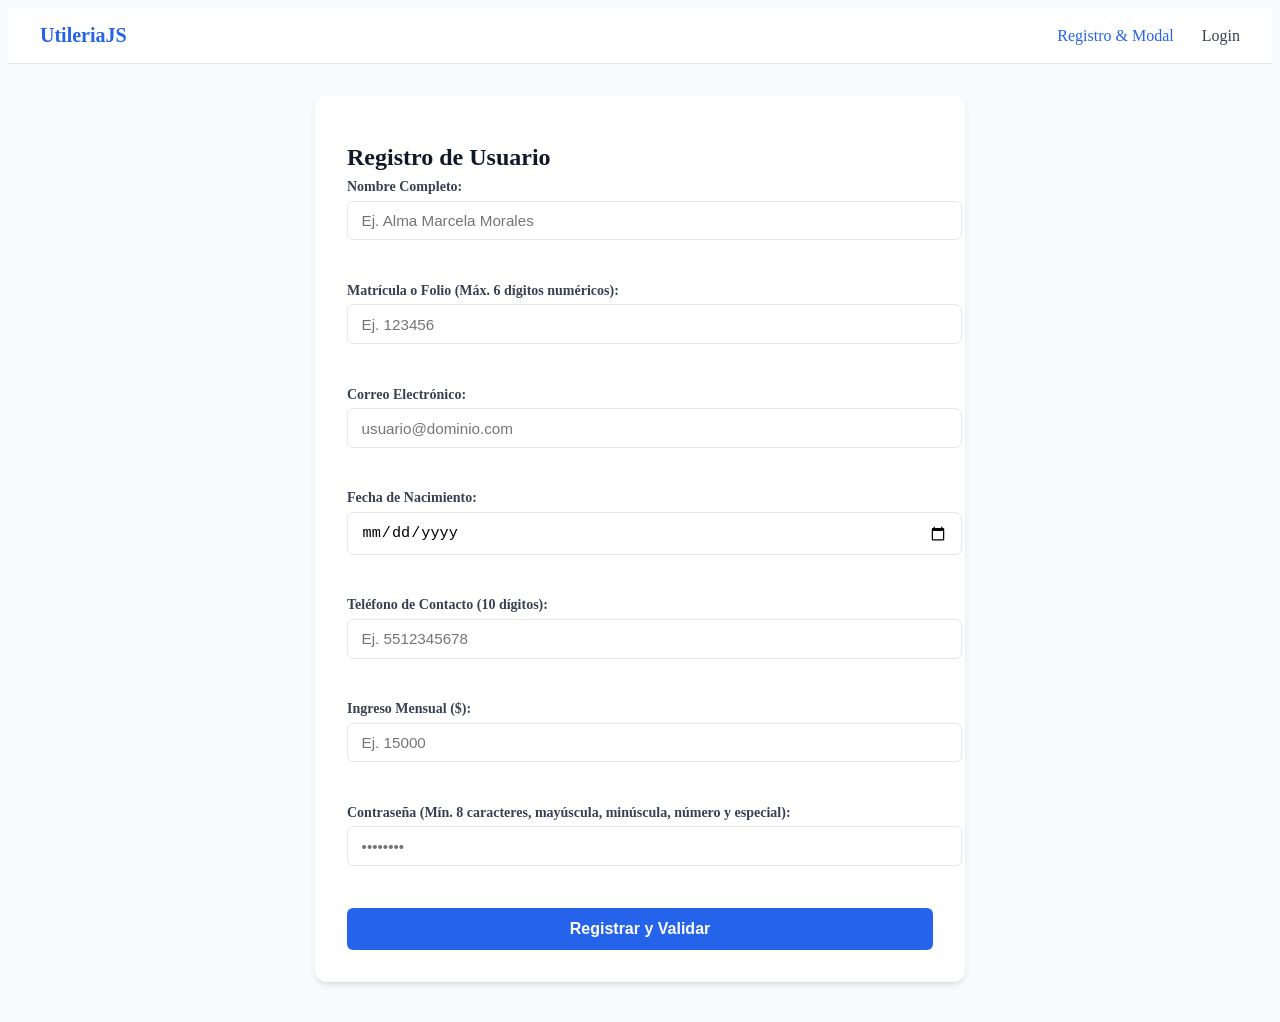
==== index.html @ f467f8bd "actualizacion del index, readme y login" ====
<!DOCTYPE html>
<html lang="es">
<head>
  <meta charset="UTF-8">
  <meta name="viewport" content="width=device-width, initial-scale=1.0">
  <title>Librería Utilería JS - Formulario y Modal</title>
  <link rel="stylesheet" href="css/styles.css">
    <script src="js/utileria.js"></script>
  <script src="js/actividad2.js"></script>
</head>
<body>

  <!-- Navegación -->
  <nav class="navbar">
    <a href="index.html" class="navbar-brand">UtileriaJS</a>
    <div class="nav-links">
      <a href="index.html" class="active">Registro & Modal</a>
      <a href="login.html">Login</a>
    </div>
  </nav>

  <!-- Contenedor del Formulario -->
  <main class="container">
    <div class="card">
      <h1 class="card-title">Registro de Usuario</h1>

      <form id="formularioRegistro" novalidate>
        
        <!-- Nombre: soloLetras -->
        <div class="form-group">
          <label for="nombre">Nombre Completo:</label>
          <input type="text" id="nombre" placeholder="Ej. Alma Marcela Morales">
          <span class="error-msg" id="err-nombre"></span>
        </div>

        <!-- Matrícula / Código numérico: validarLongitud -->
        <div class="form-group">
          <label for="matricula">Matrícula o Folio (Máx. 6 dígitos numéricos):</label>
          <input type="text" id="matricula" placeholder="Ej. 123456" maxlength="6">
          <span class="error-msg" id="err-matricula"></span>
        </div>

        <!-- Correo Electrónico: validarCorreo -->
        <div class="form-group">
          <label for="correo">Correo Electrónico:</label>
          <input type="email" id="correo" placeholder="usuario@dominio.com">
          <span class="error-msg" id="err-correo"></span>
        </div>

        <!-- Fecha de Nacimiento: calcularEdad y esMayorDeEdad -->
        <div class="form-group">
          <label for="fechaNacimiento">Fecha de Nacimiento:</label>
          <input type="date" id="fechaNacimiento">
          <span class="error-msg" id="err-fechaNacimiento"></span>
        </div>

        <!-- Teléfono (Función libre: validarTelefonoMX) -->
        <div class="form-group">
          <label for="telefono">Teléfono de Contacto (10 dígitos):</label>
          <input type="text" id="telefono" placeholder="Ej. 5512345678" maxlength="10">
          <span class="error-msg" id="err-telefono"></span>
        </div>

        <!-- Salario pretendido (Función libre: formatearMoneda) -->
        <div class="form-group">
          <label for="salario">Ingreso Mensual ($):</label>
          <input type="number" id="salario" placeholder="Ej. 15000">
          <span class="error-msg" id="err-salario"></span>
        </div>

        <!-- Contraseña: validarPassword -->
        <div class="form-group">
          <label for="password">Contraseña (Mín. 8 caracteres, mayúscula, minúscula, número y especial):</label>
          <input type="password" id="password" placeholder="••••••••">
          <span class="error-msg" id="err-password"></span>
        </div>

        <button onclick="fun()" type="submit" class="btn">Registrar y Validar</button>
      </form>
    </div>
  </main>

  <!-- Ventana Modal de Confirmación y Edad Calculada -->
  <div class="modal-overlay" id="modalResultado">
    <div class="modal-content">
      <div class="modal-badge" id="modalBadge"><img src="img/image.png" alt="imagen1" width="100"></div>
      <h2 class="modal-title" id="modalTitulo">Registro Exitoso</h2>
      <p class="modal-text" id="modalMensaje"></p>
      <button class="btn" id="modalCerrar">Aceptar</button>
    </div>
  </div>


</body>
</html>
---- css/styles.css ----
/* Reset y variables base */
:root {
--primary: #2563eb;
--primary-hover: #1d4ed8;
--success: #16a34a;
--danger: #dc2626;
--gray-100: #f3f4f6;
--gray-200: #e5e7eb;
--gray-700: #374151;
--gray-900: #111827;
--card-bg: #ffffff;
}
/**
{
box-sizing: border-box;
margin: 0;
padding: 0;
font-family: system-ui, -apple-system, BlinkMacSystemFont, "Segoe UI", Roboto, sans-serif;
}*/

body {
background-color: #f8fafc;
color: var(--gray-900);
min-height: 100vh;
display: flex;
flex-direction: column;
}

/* Barra de navegación */
.navbar {
background: white;
border-bottom: 1px solid var(--gray-200);
padding: 1rem 2rem;
display: flex;
justify-content: space-between;
align-items: center;
}

.navbar-brand {
font-weight: 700;
font-size: 1.25rem;
color: var(--primary);
text-decoration: none;
}

.nav-links a {
margin-left: 1.5rem;
text-decoration: none;
color: var(--gray-700);
font-weight: 500;
transition: color 0.2s;
}

.nav-links a:hover,
.nav-links a.active {
color: var(--primary);
}

/* Contenedor Principal */
.container {
max-width: 650px;
margin: 2rem auto;
padding: 0 1rem;
flex: 1;
width: 100%;
}

.card {
background: var(--card-bg);
border-radius: 12px;
box-shadow: 0 4px 6px -1px rgba(0, 0, 0, 0.1), 0 2px 4px -2px rgba(0, 0, 0, 0.05);
padding: 2rem;
}

.card-title {
margin-bottom: 0.5rem;
font-size: 1.5rem;
color: var(--gray-900);
}

.card-subtitle {
color: #6b7280;
margin-bottom: 1.5rem;
font-size: 0.95rem;
}

/* Formularios y Grupos */
.form-group {
margin-bottom: 1.25rem;
}

label {
display: block;
font-size: 0.875rem;
font-weight: 600;
color: var(--gray-700);
margin-bottom: 0.35rem;
}

input[type="text"],
input[type="email"],
input[type="password"],
input[type="date"],
input[type="number"] {
width: 100%;
padding: 0.65rem 0.85rem;
border: 1.5px solid var(--gray-200);
border-radius: 6px;
font-size: 0.95rem;
outline: none;
transition: border-color 0.2s, box-shadow 0.2s;
}

input:focus {
border-color: var(--primary);
box-shadow: 0 0 0 3px rgba(37, 99, 235, 0.15);
}

input.is-invalid {
border-color: var(--danger);
background-color: #fef2f2;
}

input.is-valid {
border-color: var(--success);
}

.error-msg {
display: block;
color: var(--danger);
font-size: 0.8rem;
margin-top: 0.3rem;
min-height: 1.1rem;
}

/* Botones */
.btn {
display: inline-block;
width: 100%;
padding: 0.75rem;
background-color: var(--primary);
color: white;
border: none;
border-radius: 6px;
font-size: 1rem;
font-weight: 600;
cursor: pointer;
transition: background-color 0.2s;
}

.btn:hover {
background-color: var(--primary-hover);
}

/* Modal */
.modal-overlay {
position: fixed;
top: 0;
left: 0;
right: 0;
bottom: 0;
background-color: rgba(17, 24, 39, 0.6);
display: none;
align-items: center;
justify-content: center;
z-index: 100;
padding: 1rem;
}

.modal-overlay.active {
display: flex;
}

.modal-content {
background: white;
padding: 2rem;
border-radius: 12px;
max-width: 420px;
width: 100%;
text-align: center;
box-shadow: 0 20px 25px -5px rgba(0, 0, 0, 0.1);
animation: modalIn 0.2s ease-out;
}

@keyframes modalIn {
from {
transform: scale(0.95);
opacity: 0;
}
to {
transform: scale(1);
opacity: 1;
}
}

.modal-badge {
font-size: 3rem;
margin-bottom: 0.75rem;
}

.modal-title {
font-size: 1.35rem;
margin-bottom: 0.5rem;
}

.modal-text {
font-size: 0.95rem;
color: #4b5563;
margin-bottom: 1.5rem;
line-height: 1.5;
}

/* Footer */
footer {
text-align: center;
padding: 1.5rem;
font-size: 0.85rem;
color: #6b7280;
border-top: 1px solid var(--gray-200);
background: white;
}
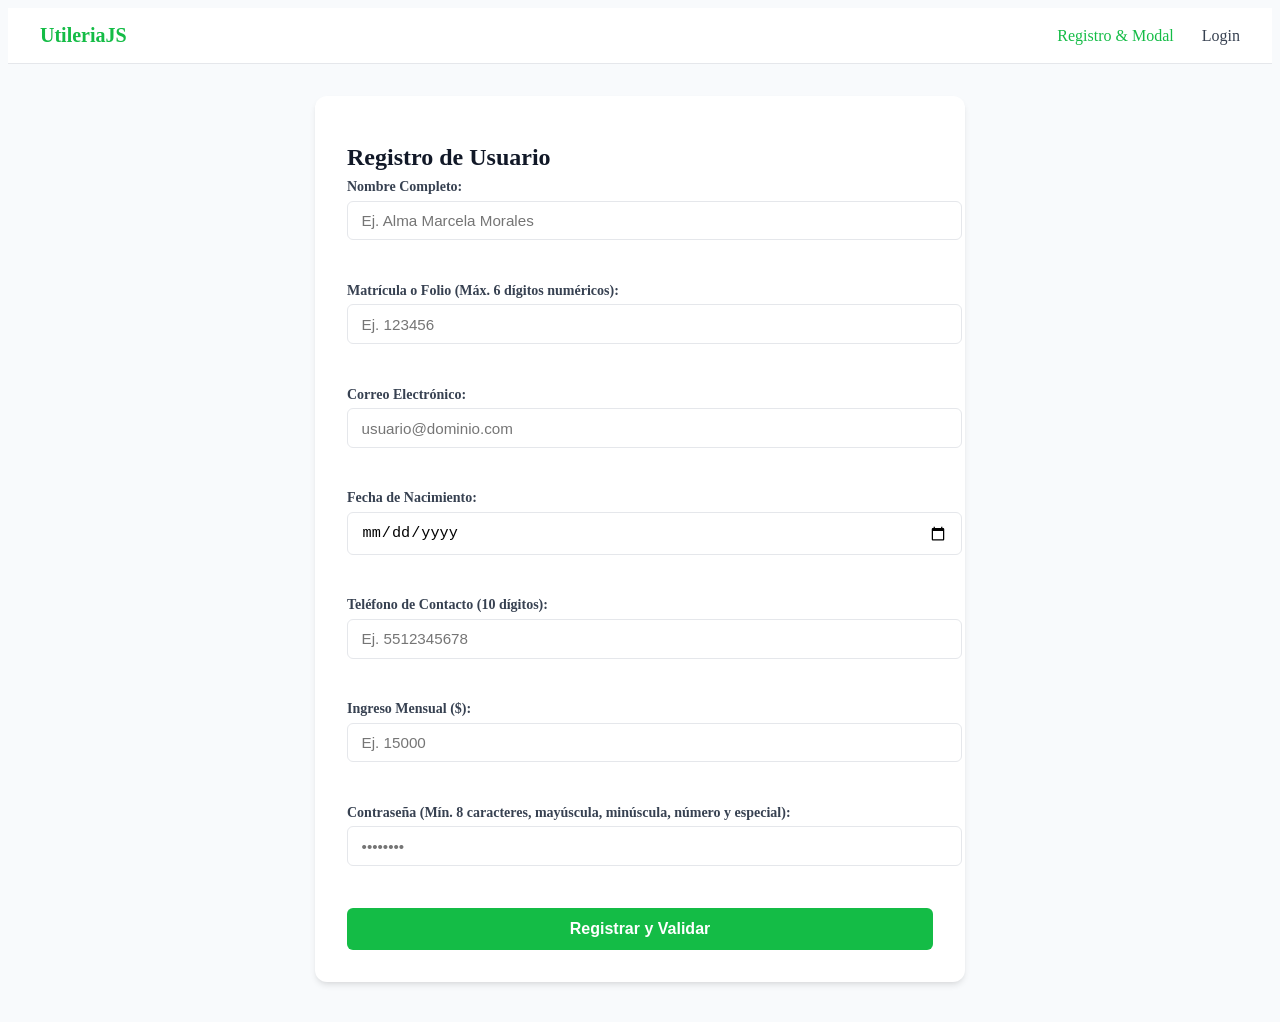
==== commit 50f8ce0b: "actualizacion del readme" ====
--- a/index.html
+++ b/index.html
@@ -90,6 +90,5 @@
     </div>
   </div>
 
-
 </body>
 </html>
--- a/css/styles.css
+++ b/css/styles.css
@@ -1,7 +1,7 @@
 /* Reset y variables base */
 :root {
---primary: #2563eb;
---primary-hover: #1d4ed8;
+--primary: #14bc46;
+--primary-hover: #d89a1d;
 --success: #16a34a;
 --danger: #dc2626;
 --gray-100: #f3f4f6;
